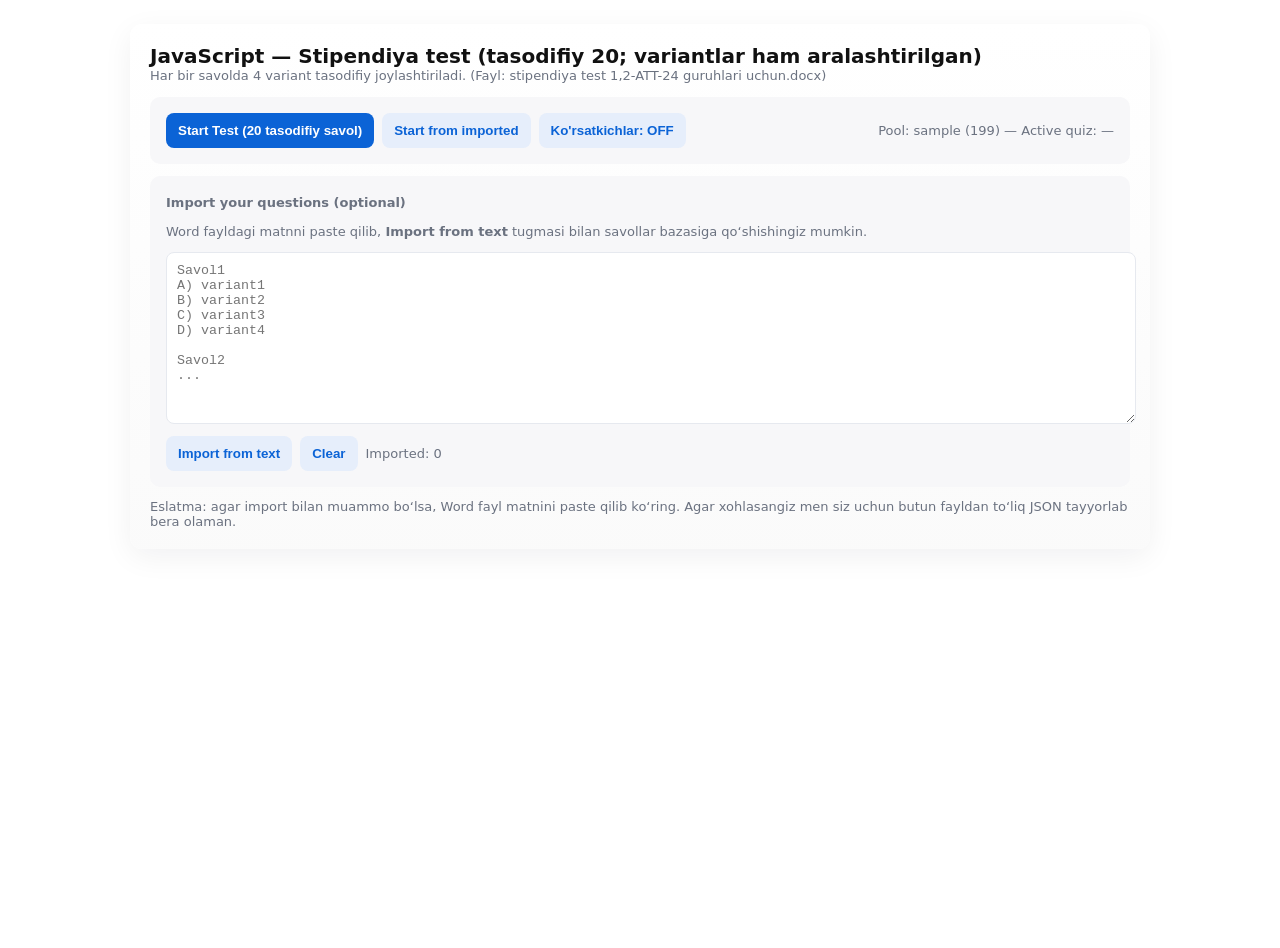
==== index.html @ 73e9a927 "Rename test3.html to index.html" ====
<!DOCTYPE html>
<html lang="uz">
	<head>
		<meta charset="utf-8" />
		<meta name="viewport" content="width=device-width,initial-scale=1" />
		<title>JS Test — Tasodifiy 20 savol (variantlar ham aralashtirilgan)</title>
		<link rel="stylesheet" href="style.css">
	</head>
	<body>
		<div class="container" role="main">
			<header>
				<div>
					<h1>JavaScript — Stipendiya test (tasodifiy 20; variantlar ham aralashtirilgan)</h1>
					<p class="small">
						Har bir savolda 4 variant tasodifiy joylashtiriladi. (Fayl: stipendiya test 1,2-ATT-24 guruhlari uchun.docx)
					</p>
				</div>
			</header>

			<div class="panel topbar">
				<div class="controls">
					<button id="startBtn">Start Test (20 tasodifiy savol)</button>
					<button id="startFromImported" class="btn secondary">Start from imported</button>
					<button id="showKeyToggle" class="btn secondary">Ko'rsatkichlar: OFF</button>
				</div>

				<div style="margin-left: auto; display: flex; gap: 8px; align-items: center">
					<div class="small question-count" id="status">Savollar: —</div>
				</div>
			</div>

			<div class="panel">
				<strong class="small">Import your questions (optional)</strong>
				<p class="small">
					Word fayldagi matnni paste qilib, <strong>Import from text</strong> tugmasi bilan savollar bazasiga
					qo‘shishingiz mumkin.
				</p>
				<textarea
					id="importBox"
					placeholder="Savol1
A) variant1
B) variant2
C) variant3
D) variant4

Savol2
..."></textarea>

				<div style="margin-top: 8px; display: flex; gap: 8px; align-items: center">
					<button id="importBtn" class="btn secondary">Import from text</button>
					<button id="clearImport" class="btn secondary">Clear</button>
					<div class="small" id="importStatus">Imported: 0</div>
				</div>
			</div>

			<div id="quizArea" class="panel hidden" aria-live="polite">
				<div class="qa">
					<div style="flex: 1">
						<div class="question-count small" id="qCounter">1 / 20</div>
						<div class="question" id="qText">Savol yuklanmoqda...</div>
						<div class="options" id="optionsList"></div>
					</div>
				</div>

				<footer>
					<div style="display: flex; gap: 8px">
						<button id="prevBtn" class="btn secondary">Prev</button>
						<button id="nextBtn" class="btn">Next</button>
						<button id="finishBtn" class="btn" style="background: #0b814b">Testni yakunlash</button>
					</div>

					<div style="text-align: right">
						<div class="small" id="progressText">0 javob / 20</div>
					</div>
				</footer>
			</div>

			<div id="resultPanel" class="panel hidden">
				<h3>Natija</h3>
				<div id="scoreSummary" class="summary visible">
					<div><strong>To‘g‘ri:</strong> <span id="correctCount">0</span></div>
					<div><strong>Noto‘g‘ri:</strong> <span id="wrongCount">0</span></div>
					<div><strong>Foiz:</strong> <span id="percent">0%</span></div>
					<div><strong>Baho (10 ball tizimida):</strong> <span id="grade">0</span></div>
				</div>

				<div style="margin-top: 12px">
					<button id="reviewBtn" class="btn secondary">Javoblarni ko‘rsatish</button>
					<button id="restartBtn" class="btn">Yana boshlash</button>
				</div>

				<div id="answersList" class="panel hidden" style="margin-top: 12px"></div>
			</div>

			<footer style="margin-top: 12px">
				<div class="small">
					Eslatma: agar import bilan muammo bo‘lsa, Word fayl matnini paste qilib ko‘ring. Agar xohlasangiz men siz
					uchun butun fayldan to‘liq JSON tayyorlab bera olaman.
				</div>
			</footer>
		</div>

		<script src="script.js"></script>
	</body>
</html>
---- style.css ----
:root {
				--bg: #ffffff;
				--panel: #f7f7f9;
				--text: #111;
				--accent: #0b63d6;
				--correct: #1e9a4a;
				--wrong: #d64545;
				--muted: #6b7280;
				font-family: Inter, ui-sans-serif, system-ui, -apple-system, 'Segoe UI', Roboto, 'Helvetica Neue', Arial;
			}
			html,
			body {
				height: 100%;
			}
			body {
				margin: 0;
				padding: 24px;
				background: var(--bg);
				color: var(--text);
				display: flex;
				align-items: flex-start;
				justify-content: center;
			}
			.container {
				width: 100%;
				max-width: 980px;
				background: linear-gradient(180deg, rgba(255, 255, 255, 0.9), rgba(250, 250, 250, 0.95));
				border-radius: 12px;
				padding: 20px;
				box-shadow: 0 8px 30px rgba(16, 24, 40, 0.06);
			}
			header {
				display: flex;
				gap: 12px;
				align-items: center;
				margin-bottom: 14px;
			}
			header h1 {
				font-size: 20px;
				margin: 0;
			}
			header p {
				margin: 0;
				color: var(--muted);
				font-size: 13px;
			}
			.topbar {
				display: flex;
				gap: 10px;
				align-items: center;
				margin-bottom: 18px;
				flex-wrap: wrap;
			}
			button,
			.btn {
				background: var(--accent);
				color: #fff;
				border: none;
				padding: 10px 12px;
				border-radius: 8px;
				cursor: pointer;
				font-weight: 600;
			}
			.btn.secondary {
				background: #e6eefb;
				color: var(--accent);
				font-weight: 600;
			}
			.controls {
				display: flex;
				gap: 8px;
				flex-wrap: wrap;
			}
			.panel {
				background: var(--panel);
				padding: 16px;
				border-radius: 10px;
				margin-bottom: 12px;
			}
			.qa {
				display: flex;
				gap: 16px;
			}
			.question-count {
				font-size: 13px;
				color: var(--muted);
			}
			.question {
				text-align: left;
				font-size: 16px;
				margin-bottom: 8px;
			}
			.options {
				display: flex;
				flex-direction: column;
				gap: 8px;
			}
			.option {
				background: #fff;
				border: 1px solid #e6e9ef;
				padding: 10px;
				border-radius: 8px;
				cursor: pointer;
				user-select: none;
			}
			.option.selected {
				outline: 2px solid rgba(11, 99, 214, 0.12);
				background: #fbfdff;
			}
			footer {
				display: flex;
				justify-content: space-between;
				gap: 12px;
				align-items: center;
				margin-top: 14px;
				flex-wrap: wrap;
			}
			.summary {
				display: none;
				padding: 12px;
				border-radius: 8px;
				background: #fff;
				border: 1px solid #eef2ff;
			}
			.summary.visible {
				display: block;
			}
			.result-correct {
				color: var(--correct);
				font-weight: 700;
			}
			.result-wrong {
				color: var(--wrong);
				font-weight: 700;
			}
			.small {
				font-size: 13px;
				color: var(--muted);
			}
			textarea {
				width: 100%;
				min-height: 150px;
				padding: 10px;
				border-radius: 8px;
				border: 1px solid #e6e9ef;
				font-family: monospace;
			}
			.hidden {
				display: none;
			}
			@media (max-width: 620px) {
				.qa {
					flex-direction: column;
				}
			}
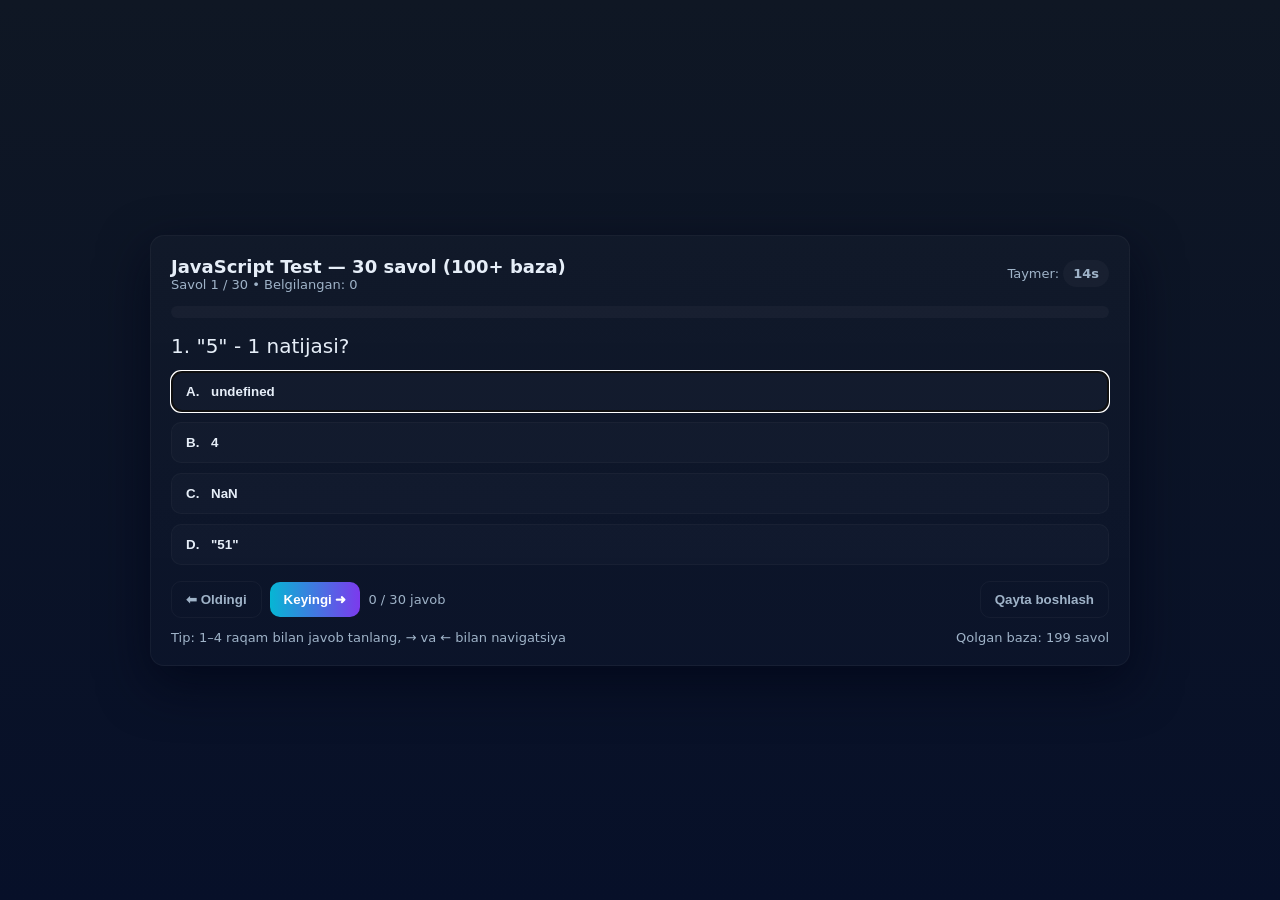
==== commit e293c782: "test" ====
--- a/index.html
+++ b/index.html
@@ -4,101 +4,55 @@
 		<meta charset="utf-8" />
 		<meta name="viewport" content="width=device-width,initial-scale=1" />
 		<title>JS Test — Tasodifiy 20 savol (variantlar ham aralashtirilgan)</title>
-		<link rel="stylesheet" href="style.css">
+		<link rel="stylesheet" href="style.css" />
 	</head>
 	<body>
-		<div class="container" role="main">
+		<div class="card" role="main" aria-live="polite">
 			<header>
 				<div>
-					<h1>JavaScript — Stipendiya test (tasodifiy 20; variantlar ham aralashtirilgan)</h1>
-					<p class="small">
-						Har bir savolda 4 variant tasodifiy joylashtiriladi. (Fayl: stipendiya test 1,2-ATT-24 guruhlari uchun.docx)
-					</p>
+					<h1>JavaScript Test — 30 savol (100+ baza)</h1>
+					<div class="meta" id="meta">Savollar: tanlanmoqda…</div>
+				</div>
+				<div style="text-align: right">
+					<div class="meta">Taymer: <span class="timer" id="timer">15s</span></div>
 				</div>
 			</header>
 
-			<div class="panel topbar">
-				<div class="controls">
-					<button id="startBtn">Start Test (20 tasodifiy savol)</button>
-					<button id="startFromImported" class="btn secondary">Start from imported</button>
-					<button id="showKeyToggle" class="btn secondary">Ko'rsatkichlar: OFF</button>
-				</div>
+			<div class="progress-wrap" aria-hidden="true"><div class="progress-bar" id="progressBar"></div></div>
 
-				<div style="margin-left: auto; display: flex; gap: 8px; align-items: center">
-					<div class="small question-count" id="status">Savollar: —</div>
+			<div class="q-row">
+				<div class="left">
+					<p class="question" id="questionText">Yuklanmoqda...</p>
+					<p class="sub" id="qSub"></p>
+					<div class="options" id="options"></div>
+
+					<div class="controls">
+						<div class="left-controls">
+							<button id="prevBtn" class="btn-ghost" aria-label="Oldingi savol">⬅ Oldingi</button>
+							<button id="nextBtn" class="btn-primary" aria-label="Keyingi savol" disabled>Keyingi ➜</button>
+							<div class="center-note" id="progressText">0 / 30 javob</div>
+						</div>
+						<div>
+							<button id="restartBtn" class="btn-ghost" title="Yangi 30 ta savol tanlash">Qayta boshlash</button>
+						</div>
+					</div>
 				</div>
 			</div>
 
-			<div class="panel">
-				<strong class="small">Import your questions (optional)</strong>
-				<p class="small">
-					Word fayldagi matnni paste qilib, <strong>Import from text</strong> tugmasi bilan savollar bazasiga
-					qo‘shishingiz mumkin.
-				</p>
-				<textarea
-					id="importBox"
-					placeholder="Savol1
-A) variant1
-B) variant2
-C) variant3
-D) variant4
-
-Savol2
-..."></textarea>
-
-				<div style="margin-top: 8px; display: flex; gap: 8px; align-items: center">
-					<button id="importBtn" class="btn secondary">Import from text</button>
-					<button id="clearImport" class="btn secondary">Clear</button>
-					<div class="small" id="importStatus">Imported: 0</div>
-				</div>
+			<div id="resultArea" style="display: none; margin-top: 12px">
+				<div class="results" id="resultsBox"></div>
 			</div>
 
-			<div id="quizArea" class="panel hidden" aria-live="polite">
-				<div class="qa">
-					<div style="flex: 1">
-						<div class="question-count small" id="qCounter">1 / 20</div>
-						<div class="question" id="qText">Savol yuklanmoqda...</div>
-						<div class="options" id="optionsList"></div>
-					</div>
-				</div>
-
-				<footer>
-					<div style="display: flex; gap: 8px">
-						<button id="prevBtn" class="btn secondary">Prev</button>
-						<button id="nextBtn" class="btn">Next</button>
-						<button id="finishBtn" class="btn" style="background: #0b814b">Testni yakunlash</button>
-					</div>
-
-					<div style="text-align: right">
-						<div class="small" id="progressText">0 javob / 20</div>
-					</div>
-				</footer>
-			</div>
-
-			<div id="resultPanel" class="panel hidden">
-				<h3>Natija</h3>
-				<div id="scoreSummary" class="summary visible">
-					<div><strong>To‘g‘ri:</strong> <span id="correctCount">0</span></div>
-					<div><strong>Noto‘g‘ri:</strong> <span id="wrongCount">0</span></div>
-					<div><strong>Foiz:</strong> <span id="percent">0%</span></div>
-					<div><strong>Baho (10 ball tizimida):</strong> <span id="grade">0</span></div>
-				</div>
-
-				<div style="margin-top: 12px">
-					<button id="reviewBtn" class="btn secondary">Javoblarni ko‘rsatish</button>
-					<button id="restartBtn" class="btn">Yana boshlash</button>
-				</div>
-
-				<div id="answersList" class="panel hidden" style="margin-top: 12px"></div>
-			</div>
-
-			<footer style="margin-top: 12px">
-				<div class="small">
-					Eslatma: agar import bilan muammo bo‘lsa, Word fayl matnini paste qilib ko‘ring. Agar xohlasangiz men siz
-					uchun butun fayldan to‘liq JSON tayyorlab bera olaman.
-				</div>
+			<footer
+				style="display: flex; justify-content: space-between; margin-top: 12px; color: var(--muted); font-size: 13px">
+				<div>Tip: 1–4 raqam bilan javob tanlang, → va ← bilan navigatsiya</div>
+				<div>Qolgan baza: <span id="availableCount">0</span> savol</div>
 			</footer>
 		</div>
+
+		<!-- sounds -->
+		<audio id="soundCorrect" src="https://assets.mixkit.co/active_storage/sfx/2014/2014-preview.mp3"></audio>
+		<audio id="soundWrong" src="https://assets.mixkit.co/active_storage/sfx/2005/2005-preview.mp3"></audio>
 
 		<script src="script.js"></script>
 	</body>
--- a/style.css
+++ b/style.css
@@ -1,156 +1,175 @@
-
-			:root {
-				--bg: #ffffff;
-				--panel: #f7f7f9;
-				--text: #111;
-				--accent: #0b63d6;
-				--correct: #1e9a4a;
-				--wrong: #d64545;
-				--muted: #6b7280;
-				font-family: Inter, ui-sans-serif, system-ui, -apple-system, 'Segoe UI', Roboto, 'Helvetica Neue', Arial;
-			}
-			html,
-			body {
-				height: 100%;
-			}
-			body {
-				margin: 0;
-				padding: 24px;
-				background: var(--bg);
-				color: var(--text);
-				display: flex;
-				align-items: flex-start;
-				justify-content: center;
-			}
-			.container {
-				width: 100%;
-				max-width: 980px;
-				background: linear-gradient(180deg, rgba(255, 255, 255, 0.9), rgba(250, 250, 250, 0.95));
-				border-radius: 12px;
-				padding: 20px;
-				box-shadow: 0 8px 30px rgba(16, 24, 40, 0.06);
-			}
-			header {
-				display: flex;
-				gap: 12px;
-				align-items: center;
-				margin-bottom: 14px;
-			}
-			header h1 {
-				font-size: 20px;
-				margin: 0;
-			}
-			header p {
-				margin: 0;
-				color: var(--muted);
-				font-size: 13px;
-			}
-			.topbar {
-				display: flex;
-				gap: 10px;
-				align-items: center;
-				margin-bottom: 18px;
-				flex-wrap: wrap;
-			}
-			button,
-			.btn {
-				background: var(--accent);
-				color: #fff;
-				border: none;
-				padding: 10px 12px;
-				border-radius: 8px;
-				cursor: pointer;
-				font-weight: 600;
-			}
-			.btn.secondary {
-				background: #e6eefb;
-				color: var(--accent);
-				font-weight: 600;
-			}
-			.controls {
-				display: flex;
-				gap: 8px;
-				flex-wrap: wrap;
-			}
-			.panel {
-				background: var(--panel);
-				padding: 16px;
-				border-radius: 10px;
-				margin-bottom: 12px;
-			}
-			.qa {
-				display: flex;
-				gap: 16px;
-			}
-			.question-count {
-				font-size: 13px;
-				color: var(--muted);
-			}
-			.question {
-				text-align: left;
-				font-size: 16px;
-				margin-bottom: 8px;
-			}
-			.options {
-				display: flex;
-				flex-direction: column;
-				gap: 8px;
-			}
-			.option {
-				background: #fff;
-				border: 1px solid #e6e9ef;
-				padding: 10px;
-				border-radius: 8px;
-				cursor: pointer;
-				user-select: none;
-			}
-			.option.selected {
-				outline: 2px solid rgba(11, 99, 214, 0.12);
-				background: #fbfdff;
-			}
-			footer {
-				display: flex;
-				justify-content: space-between;
-				gap: 12px;
-				align-items: center;
-				margin-top: 14px;
-				flex-wrap: wrap;
-			}
-			.summary {
-				display: none;
-				padding: 12px;
-				border-radius: 8px;
-				background: #fff;
-				border: 1px solid #eef2ff;
-			}
-			.summary.visible {
-				display: block;
-			}
-			.result-correct {
-				color: var(--correct);
-				font-weight: 700;
-			}
-			.result-wrong {
-				color: var(--wrong);
-				font-weight: 700;
-			}
-			.small {
-				font-size: 13px;
-				color: var(--muted);
-			}
-			textarea {
-				width: 100%;
-				min-height: 150px;
-				padding: 10px;
-				border-radius: 8px;
-				border: 1px solid #e6e9ef;
-				font-family: monospace;
-			}
-			.hidden {
-				display: none;
-			}
-			@media (max-width: 620px) {
-				.qa {
-					flex-direction: column;
-				}
-			}+:root {
+	--bg1: #0f1724;
+	--bg2: #071029;
+	--accent1: #06b6d4;
+	--accent2: #7c3aed;
+	--good: #10b981;
+	--bad: #ef4444;
+	--muted: #9fb3c8;
+}
+* {
+	box-sizing: border-box;
+}
+html,
+body {
+	height: 100%;
+}
+body {
+	margin: 0;
+	font-family: Inter, Poppins, system-ui, -apple-system, 'Segoe UI', Roboto, 'Helvetica Neue', Arial;
+	color: #e6eef8;
+	display: flex;
+	align-items: center;
+	justify-content: center;
+	background: linear-gradient(180deg, var(--bg1), var(--bg2));
+	padding: 20px;
+}
+.card {
+	width: 100%;
+	max-width: 980px;
+	border-radius: 14px;
+	padding: 20px;
+	background: linear-gradient(180deg, rgba(255, 255, 255, 0.02), rgba(255, 255, 255, 0.01));
+	border: 1px solid rgba(255, 255, 255, 0.04);
+	box-shadow: 0 18px 50px rgba(2, 6, 23, 0.7);
+}
+header {
+	display: flex;
+	align-items: center;
+	justify-content: space-between;
+	gap: 10px;
+	margin-bottom: 14px;
+}
+header h1 {
+	margin: 0;
+	font-size: 18px;
+}
+.meta {
+	color: var(--muted);
+	font-size: 13px;
+}
+.progress-wrap {
+	height: 12px;
+	background: rgba(255, 255, 255, 0.03);
+	border-radius: 999px;
+	overflow: hidden;
+	margin-bottom: 16px;
+}
+.progress-bar {
+	height: 100%;
+	width: 0%;
+	background: linear-gradient(90deg, var(--accent1), var(--accent2));
+	transition: width 0.28s ease;
+}
+.q-row {
+	display: flex;
+	gap: 18px;
+	align-items: flex-start;
+}
+.left {
+	flex: 1;
+}
+.question {
+	font-size: 20px;
+	margin: 0 0 6px;
+}
+.sub {
+	color: var(--muted);
+	font-size: 13px;
+	margin-bottom: 12px;
+}
+.options {
+	display: grid;
+	gap: 10px;
+}
+.option {
+	background: rgba(255, 255, 255, 0.02);
+	border: 1px solid rgba(255, 255, 255, 0.03);
+	padding: 12px 14px;
+	border-radius: 10px;
+	cursor: pointer;
+	color: #e6eef8;
+	text-align: left;
+	transition: transform 0.12s, box-shadow 0.12s, background 0.12s;
+}
+.option:hover {
+	transform: translateY(-3px);
+	box-shadow: 0 10px 30px rgba(2, 6, 23, 0.6);
+}
+.option.correct {
+	border-color: rgba(16, 185, 129, 0.3);
+	background: rgba(16, 185, 129, 0.06);
+}
+.option.wrong {
+	border-color: rgba(239, 68, 68, 0.2);
+	background: rgba(239, 68, 68, 0.04);
+	color: var(--muted);
+}
+.controls {
+	display: flex;
+	align-items: center;
+	justify-content: space-between;
+	margin-top: 16px;
+	gap: 12px;
+}
+.left-controls {
+	display: flex;
+	gap: 8px;
+	align-items: center;
+}
+button {
+	padding: 10px 14px;
+	border-radius: 10px;
+	border: none;
+	cursor: pointer;
+	font-weight: 600;
+}
+.btn-primary {
+	background: linear-gradient(90deg, var(--accent1), var(--accent2));
+	color: white;
+}
+.btn-ghost {
+	background: transparent;
+	color: var(--muted);
+	border: 1px solid rgba(255, 255, 255, 0.04);
+}
+.timer {
+	font-weight: 700;
+	padding: 6px 10px;
+	border-radius: 999px;
+	background: rgba(255, 255, 255, 0.03);
+	min-width: 64px;
+	text-align: center;
+}
+.center-note {
+	color: var(--muted);
+	font-size: 13px;
+}
+.results {
+	padding: 18px;
+	text-align: center;
+}
+.big {
+	font-size: 44px;
+	margin: 8px 0;
+}
+.small {
+	color: var(--muted);
+	margin-top: 8px;
+}
+.review {
+	max-height: 320px;
+	overflow: auto;
+	text-align: left;
+	margin-top: 14px;
+	padding: 8px;
+	border-top: 1px dashed rgba(255, 255, 255, 0.03);
+}
+@media (max-width: 760px) {
+	.q-row {
+		flex-direction: column;
+	}
+	.option {
+		font-size: 15px;
+	}
+}
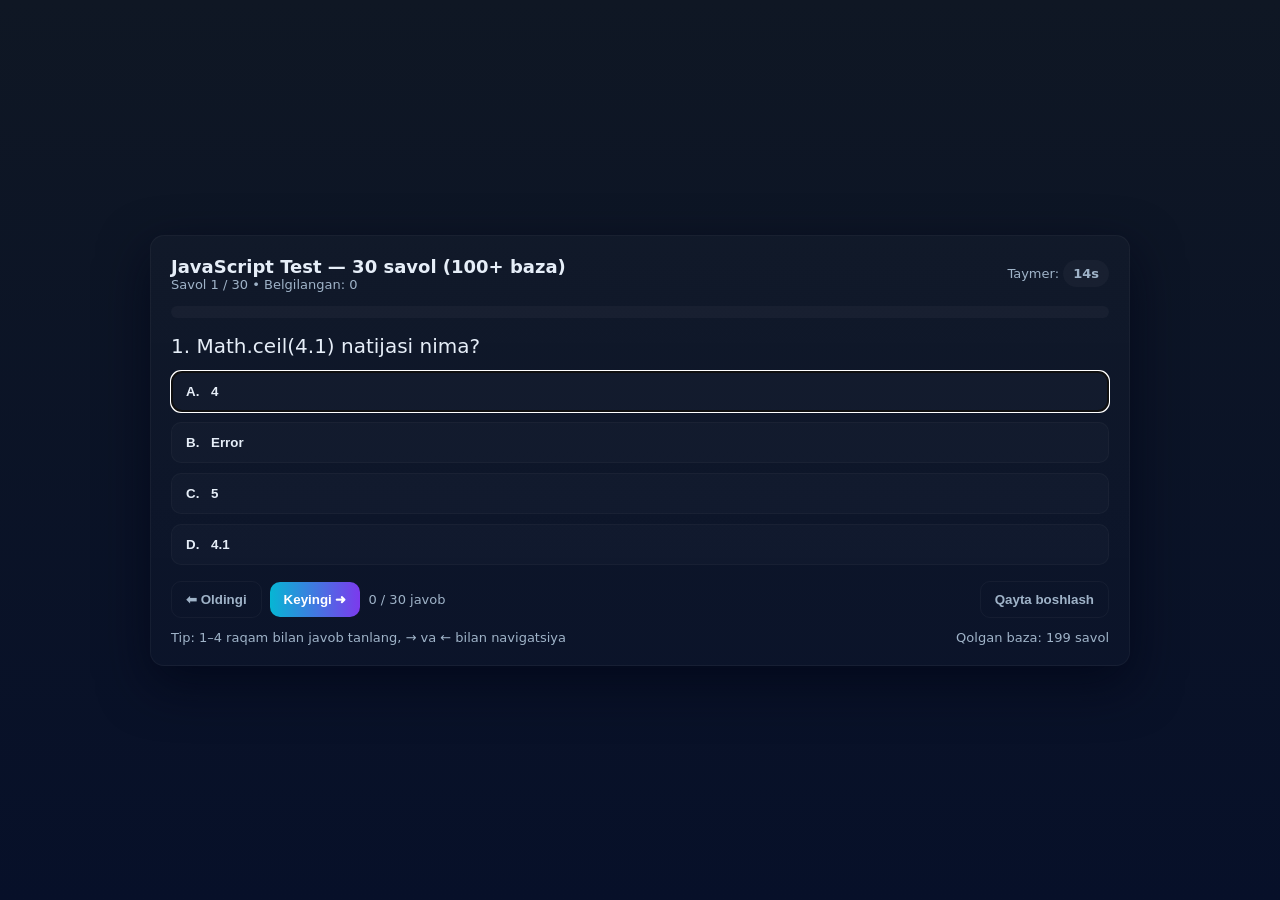
==== commit ad38ecc9: "New empty" ====
--- a/index.html
+++ b/index.html
@@ -50,10 +50,6 @@
 			</footer>
 		</div>
 
-		<!-- sounds -->
-		<audio id="soundCorrect" src="https://assets.mixkit.co/active_storage/sfx/2014/2014-preview.mp3"></audio>
-		<audio id="soundWrong" src="https://assets.mixkit.co/active_storage/sfx/2005/2005-preview.mp3"></audio>
-
 		<script src="script.js"></script>
 	</body>
 </html>
